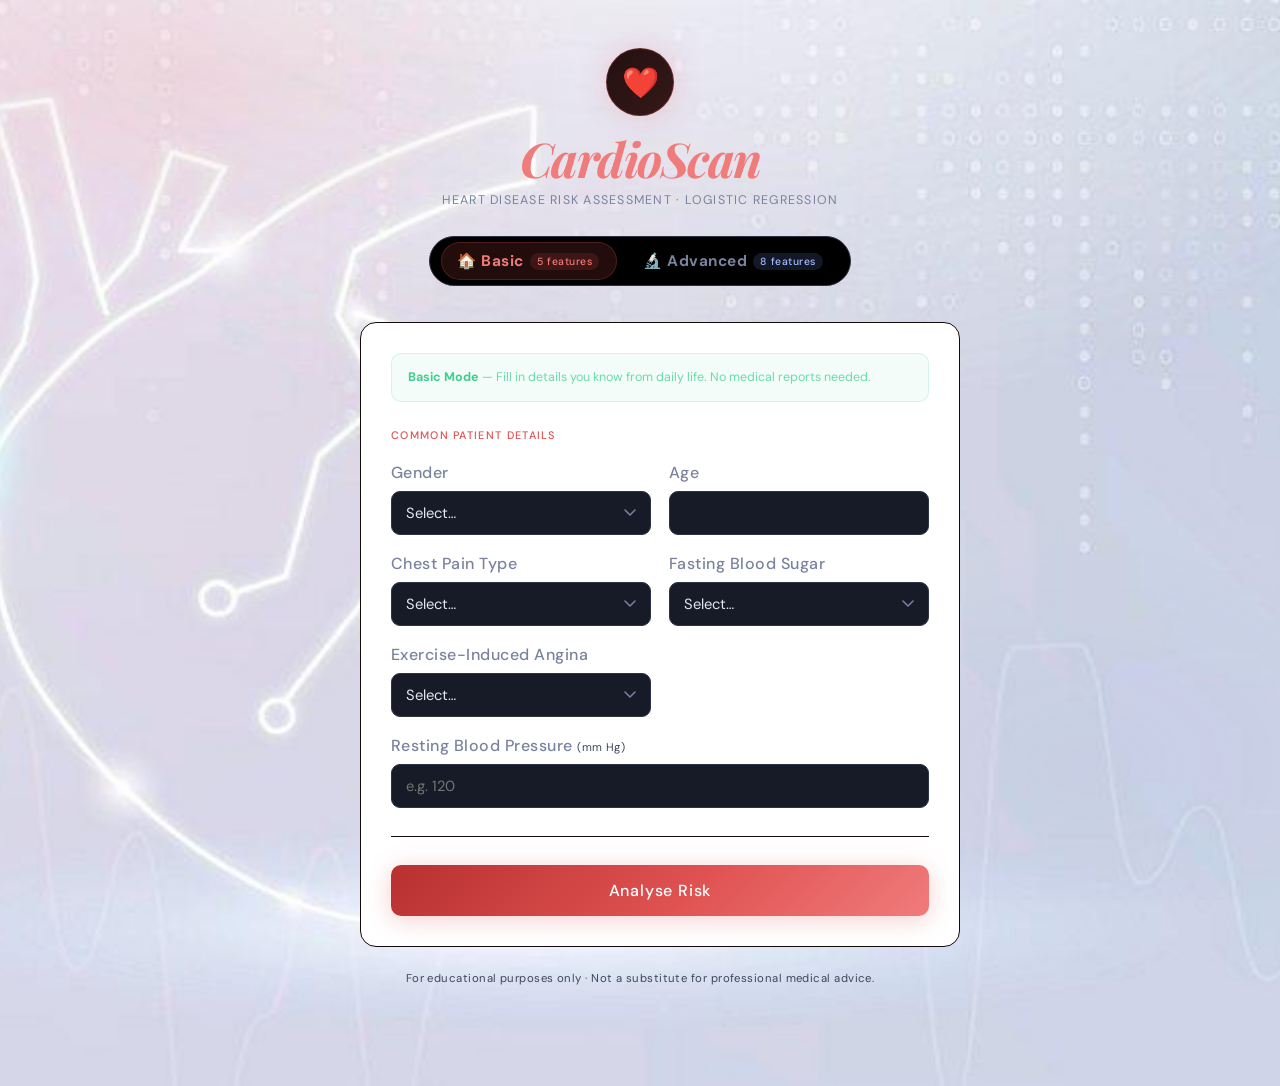
==== frontend/index.html @ 8688ad92 "Add files via upload" ====
<!DOCTYPE html>
<html lang="en">

<head>
    <meta charset="UTF-8" />
    <meta name="viewport" content="width=device-width, initial-scale=1.0" />
    <title>CardioScan · Heart Disease Risk Predictor</title>
    <link rel="preconnect" href="https://fonts.googleapis.com">
    <link
        href="https://fonts.googleapis.com/css2?family=Playfair+Display:ital,wght@0,700;0,900;1,700&family=DM+Sans:ital,opsz,wght@0,9..40,300;0,9..40,400;0,9..40,500;1,9..40,300&display=swap"
        rel="stylesheet">
    <link rel="stylesheet" href="stylesheet_ids.css">
</head>

<body>

    <div class="shell">

        <!-- ── Header ── -->
        <header>
            <div class="pulse-icon">❤️</div>
            <h1><em>CardioScan</em></h1>
            <p class="tagline">Heart Disease Risk Assessment · Logistic Regression</p>

            <!-- Mode toggle -->
            <div class="mode-toggle" id="modeToggle">
                <div class="mode-pill basic" id="modePill"></div>
                <button class="mode-btn active-basic" id="btnBasic" onclick="setMode('basic')">
                    <h3>🏠 Basic</h3>
                    <span class="badge badge-basic">5 features</span>
                </button>
                <button class="mode-btn" id="btnAdvanced" onclick="setMode('advanced')">
                    <h3>🔬 Advanced</h3>
                    <span class="badge badge-advanced">8 features</span>
                </button>
            </div>
        </header>

        <!-- ── Card ── -->
        <div class="card mode-basic" id="mainCard">

            <!-- Info banner -->
            <div class="info-banner basic" id="infoBanner">
                <strong>Basic Mode</strong> — Fill in details you know from daily life. No medical reports needed.
            </div>

            <p class="section-label basic" id="sectionLabel">Common Patient Details</p>

            <!-- ── Shared fields (always visible) ── -->
            <div class="grid">

                <div class="field">
                    <label>Gender</label>
                    <select id="Sex">
                        <option value="">Select…</option>
                        <option value="0">Male</option>
                        <option value="1">Female</option>
                    </select>
                </div>

                <div class="field">
                    <label>Age</label>
                    <input type="number" id="Age">
                </div>

                <div class="field">
                    <label>Chest Pain Type</label>
                    <select id="ChestPainType">
                        <option value="">Select…</option>
                        <option value="0">ASY – Asymptomatic <h5>(🟢No Chest Pain)</h5>
                        </option>
                        <option value="1">ATA – Atypical Angina <h5>(🟡Mild Chest Discomfort)</h5>
                        </option>
                        <option value="2">NAP – Non-Anginal <h5>(🟠Moderate Chest Pain)</h5>
                        </option>
                        <option value="3">TA – Typical Angina <h5>(🔴Severe Chest Pain)</h5>
                        </option>
                    </select>
                </div>

                <div class="field">
                    <label>Fasting Blood Sugar</label>
                    <select id="FastingBS">
                        <option value="">Select…</option>
                        <option value="0">≤ 120 mg/dl (Normal)</option>
                        <option value="1">&gt; 120 mg/dl (High)</option>
                    </select>
                </div>

                <div class="field">
                    <label>Exercise-Induced Angina</label>
                    <select id="ExerciseAngina">
                        <option value="">Select…</option>
                        <option value="0">No</option>
                        <option value="1">Yes</option>
                    </select>
                </div>

                <div class="field full">
                    <label>Resting Blood Pressure <span class="hint">(mm Hg)</span></label>
                    <input type="number" id="RestingBP" placeholder="e.g. 120" min="60" max="250">
                </div>

            </div>

            <!-- ── Advanced extra fields ── -->
            <div class="advanced-fields" id="advancedFields">
                <div class="adv-divider"><span>🔬 Clinical Report Fields</span></div>

                <div class="grid">

                    <div class="field">
                        <label>Max Heart Rate <span class="hint">(bpm)</span></label>
                        <input type="number" id="MaxHR" placeholder="e.g. 150" min="60" max="220">
                    </div>

                    <div class="field">
                        <label>ST Slope <span class="hint">(ECG)</span></label>
                        <select id="ST_Slope">
                            <option value="">Select…</option>
                            <option value="0">Down</option>
                            <option value="1">Flat</option>
                            <option value="2">Up</option>
                        </select>
                    </div>

                    <div class="field">
                        <label>Cholesterol<span class="hint">(mg/dL)</span></label>
                        <input type="number" id="Cholesterol" placeholder="e.g. 150" min="90" max="600">
                    </div>

                    <div class="field full">
                        <label>Oldpeak — ST Depression <span class="hint">–2.6 to 6.2</span></label>
                        <div class="slider-wrap">
                            <input type="range" id="Oldpeak" min="-2.6" max="6.2" step="0.1" value="0"
                                oninput="document.getElementById('oldpeak-val').textContent=parseFloat(this.value).toFixed(1)">
                            <span class="slider-val" id="oldpeak-val">0.0</span>
                        </div>
                    </div>

                </div>
            </div><!-- /advanced-fields -->

            <hr class="divider">

            <button class="predict-btn basic" id="predictBtn" onclick="runPrediction()">
                Analyse Risk
            </button>

            <div class="error-msg" id="errorMsg"></div>

            <div id="result">
                <div class="result-mode-tag basic" id="resultModeTag">Basic Mode</div>
                <div class="result-label" id="resultLabel"></div>
                <div class="result-prob" id="resultProb"></div>
                <div class="gauge-track">
                    <div class="gauge-fill" id="gaugeFill"></div>
                </div>
            </div>

        </div><!-- /card -->

        <p class="footer-note">For educational purposes only · Not a substitute for professional medical advice.</p>

    </div><!-- /shell -->

    <script>
        const API = "http://127.0.0.1:8000";
        let currentMode = "basic";

        // ── Mode switching ────────────────────────────────

        function setMode(mode) {
            currentMode = mode;
            const isAdv = mode === "advanced";

            // Toggle pill position
            const pill = document.getElementById("modePill");
            const btnB = document.getElementById("btnBasic");
            const btnA = document.getElementById("btnAdvanced");
            const btnAdv = btnA.getBoundingClientRect();
            const btnBas = btnB.getBoundingClientRect();
            const toggle = document.getElementById("modeToggle").getBoundingClientRect();

            pill.className = `mode-pill ${mode}`;
            if (isAdv) {
                pill.style.left = (btnAdv.left - toggle.left + 5) + "px";
                pill.style.width = (btnAdv.width - 10) + "px";
            } else {
                pill.style.left = (btnBas.left - toggle.left + 5) + "px";
                pill.style.width = (btnBas.width - 10) + "px";
            }

            // Button states
            btnB.className = isAdv ? "mode-btn" : "mode-btn active-basic";
            btnA.className = isAdv ? "mode-btn active-advanced" : "mode-btn";

            // Card border & class
            const card = document.getElementById("mainCard");
            card.className = isAdv ? "card mode-advanced" : "card mode-basic";

            // Info banner
            const banner = document.getElementById("infoBanner");
            if (isAdv) {
                banner.className = "info-banner advanced";
                banner.innerHTML = "<strong>Advanced Mode</strong> — Include clinical report data (MaxHR, ST Slope, Oldpeak) for a more accurate prediction.";
            } else {
                banner.className = "info-banner basic";
                banner.innerHTML = "<strong>Basic Mode</strong> — Fill in details you know from daily life. No medical reports needed.";
            }

            // Section label
            const lbl = document.getElementById("sectionLabel");
            lbl.className = isAdv ? "section-label advanced" : "section-label basic";
            lbl.textContent = isAdv ? "Patient Details + Clinical Data" : "Common Patient Details";

            // Advanced fields
            document.getElementById("advancedFields").className =
                isAdv ? "advanced-fields visible" : "advanced-fields";

            // Button
            const btn = document.getElementById("predictBtn");
            btn.className = isAdv ? "predict-btn advanced" : "predict-btn basic";

            // Hide previous result
            document.getElementById("result").style.display = "none";
            document.getElementById("errorMsg").style.display = "none";
        }

        // Init pill position after render
        window.addEventListener("load", () => {
            setTimeout(() => setMode("basic"), 50);
        });


        // ── Prediction ────────────────────────────────────

        async function runPrediction() {
            const btn = document.getElementById("predictBtn");
            const err = document.getElementById("errorMsg");
            const res = document.getElementById("result");

            err.style.display = "none";
            res.style.display = "none";

            // ── Collect shared fields
            const shared = {
                Sex: document.getElementById("Sex").value,
                Age: document.getElementById("Age").value,
                ChestPainType: document.getElementById("ChestPainType").value,
                FastingBS: document.getElementById("FastingBS").value,
                ExerciseAngina: document.getElementById("ExerciseAngina").value,
                RestingBP: document.getElementById("RestingBP").value,
            };

            for (const [k, v] of Object.entries(shared)) {
                if (v === "") {
                    showError(`⚠ Please fill in all fields (missing: ${k.replace(/([A-Z])/g, ' $1').trim()}).`);
                    return;
                }
            }

            const bp = parseInt(shared.RestingBP);
            if (isNaN(bp) || bp < 60 || bp > 250) {
                showError("⚠ Enter a valid Resting BP between 60 and 250 mm Hg.");
                return;
            }

            let payload = {
                Sex: parseInt(shared.Sex),
                Age: parseInt(shared.Age),
                ChestPainType: parseInt(shared.ChestPainType),
                FastingBS: parseInt(shared.FastingBS),
                ExerciseAngina: parseInt(shared.ExerciseAngina),
                RestingBP: bp,
            };

            let endpoint = "/predict/basic";

            // ── FIX 1: Advanced validation & payload moved entirely inside this block.
            // ── FIX 2: `chole` is now declared here before use, not referenced outside.
            if (currentMode === "advanced") {
                endpoint = "/predict/advanced";

                const maxhr = document.getElementById("MaxHR").value;
                const stslope = document.getElementById("ST_Slope").value;
                const chole = document.getElementById("Cholesterol").value;  // declared here
                const oldpeak = document.getElementById("Oldpeak").value;

                if (maxhr === "" || stslope === "" || chole === "") {
                    showError("⚠ Please fill in all Advanced fields (MaxHR, ST Slope, and Cholesterol).");
                    return;
                }

                const hr = parseInt(maxhr);
                if (isNaN(hr) || hr < 60 || hr > 220) {
                    showError("⚠ Enter a valid Max Heart Rate between 60 and 220 bpm.");
                    return;
                }

                // ── FIX 3: Cholesterol validation now correctly inside the advanced block
                const choleNum = parseInt(chole);
                if (isNaN(choleNum) || choleNum < 0 || choleNum > 600) {
                    showError("⚠ Enter valid Cholesterol (0–600 mg/dL).");
                    return;
                }

                payload = {
                    ...payload,
                    MaxHR: hr,
                    ST_Slope: parseInt(stslope),
                    Cholesterol: choleNum,
                    Oldpeak: parseFloat(oldpeak),
                };
            }

            btn.disabled = true;
            btn.innerHTML = '<span class="spinner"></span> Analysing…';

            try {
                const resp = await fetch(`${API}${endpoint}`, {
                    method: "POST",
                    headers: { "Content-Type": "application/json" },
                    body: JSON.stringify(payload),
                });
                if (!resp.ok) throw new Error(`Server error ${resp.status}`);
                const data = await resp.json();

                const high = data.prediction === 1;
                res.className = high ? "high" : "low";

                document.getElementById("resultModeTag").className =
                    `result-mode-tag ${currentMode}`;
                document.getElementById("resultModeTag").textContent =
                    currentMode === "advanced" ? "Advanced Mode" : "Basic Mode";

                document.getElementById("resultLabel").textContent = data.label;
                document.getElementById("resultProb").textContent =
                    `Estimated probability: ${data.probability}%`;

                document.getElementById("gaugeFill").style.width = "0%";
                res.style.display = "block";
                setTimeout(() => {
                    document.getElementById("gaugeFill").style.width = data.probability + "%";
                }, 60);

            } catch (e) {
                showError(`⚠ Could not reach the API at ${API}. Make sure FastAPI is running. (${e.message})`);
            } finally {
                btn.disabled = false;
                btn.innerHTML = "Analyse Risk";
            }
        }

        function showError(msg) {
            const err = document.getElementById("errorMsg");
            err.textContent = msg;
            err.style.display = "block";
        }
    </script>

</body>

</html>
---- frontend/stylesheet_ids.css ----
*,
*::before,
*::after {
    box-sizing: border-box;
    margin: 0;
    padding: 0;
}

:root {
    --bg: #5b5b5c;
    --surface: #ffffff;
    --surface2: #000000;
    --border: #120b08;
    --border2: #2d3347;
    --accent: #e05252;
    --accent2: #f07b7b;
    --accent-adv: #7c9ef5;
    --accent-adv2: #a5bcff;
    --muted: #3e4659;
    --text: #e4e7f0;
    --sub: #7a839e;
    --low: #3ecf8e;
    --high: #e05252;
    --radius: 16px;
}

body {
    background-image: url("heartbg.jpg");
    background-size: cover;
    background-position: center;
    background-repeat: no-repeat;
    /*background: var(--bg);*/
    color: var(--text);
    font-family: 'DM Sans', sans-serif;
    min-height: 100vh;
    display: flex;
    flex-direction: column;
    align-items: center;
    padding: 48px 16px 100px;
}

/* ── Ambient glow ── */
body::before {
    content: '';
    position: fixed;
    inset: 0;
    background:
        radial-gradient(ellipse 55% 35% at 15% 8%, rgba(224, 82, 82, .09) 0%, transparent 55%),
        radial-gradient(ellipse 45% 45% at 85% 85%, rgba(124, 158, 245, .07) 0%, transparent 55%);
    pointer-events: none;
    z-index: 0;
}

.shell {
    position: relative;
    z-index: 1;
    width: 100%;
    max-width: 560px;
}

/* ── Header ── */
header {
    text-align: center;
    margin-bottom: 36px;
}

.pulse-icon {
    display: inline-flex;
    align-items: center;
    justify-content: center;
    width: 68px;
    height: 68px;
    border-radius: 50%;
    background: linear-gradient(135deg, #221010, #371818);
    border: 1px solid rgba(224, 82, 82, .3);
    font-size: 30px;
    margin-bottom: 18px;
    animation: hb 2.2s ease-in-out infinite;
    box-shadow: 0 0 32px rgba(224, 82, 82, .2);
}

@keyframes hb {

    0%,
    100% {
        transform: scale(1);
    }

    12% {
        transform: scale(1.16);
    }

    24% {
        transform: scale(1);
    }

    38% {
        transform: scale(1.1);
    }

    50% {
        transform: scale(1);
    }
}

h1 {
    font-family: 'Playfair Display', serif;
    font-size: clamp(2.1rem, 7vw, 3rem);
    font-weight: 900;
    letter-spacing: -1.5px;
    line-height: 1;
}

h1 em {
    font-style: italic;
    color: var(--accent2);
    font-weight: bold;
}

.tagline {
    margin-top: 10px;
    font-size: .78rem;
    color: var(--sub);
    letter-spacing: .1em;
    text-transform: uppercase;
}

/* ── Mode toggle ── */
.mode-toggle {
    display: flex;
    align-items: center;
    background: var(--surface2);
    border: 1px solid var(--border2);
    border-radius: 99px;
    padding: 5px;
    margin: 28px auto 0;
    width: fit-content;
    position: relative;
}

.mode-btn {
    position: relative;
    z-index: 1;
    padding: 9px 22px;
    border: none;
    background: transparent;
    font-family: 'DM Sans', sans-serif;
    font-size: .82rem;
    font-weight: 500;
    letter-spacing: .04em;
    cursor: pointer;
    border-radius: 99px;
    transition: color .25s;
    display: flex;
    align-items: center;
    gap: 6px;
    color: var(--sub);
}

.mode-btn.active-basic {
    color: var(--accent2);
}

.mode-btn.active-advanced {
    color: var(--accent-adv2);
}

.mode-pill {
    position: absolute;
    height: calc(100% - 10px);
    top: 5px;
    border-radius: 99px;
    transition: left .3s cubic-bezier(.4, 0, .2, 1), width .3s cubic-bezier(.4, 0, .2, 1);
    pointer-events: none;
}

.mode-pill.basic {
    background: rgba(224, 82, 82, .15);
    border: 1px solid rgba(224, 82, 82, .25);
}

.mode-pill.advanced {
    background: rgba(124, 158, 245, .13);
    border: 1px solid rgba(124, 158, 245, .25);
}

.badge {
    font-size: .65rem;
    padding: 2px 7px;
    border-radius: 99px;
    font-weight: 500;
    letter-spacing: .05em;
}

.badge-basic {
    background: rgba(224, 82, 82, .15);
    color: var(--accent2);
}

.badge-advanced {
    background: rgba(124, 158, 245, .15);
    color: var(--accent-adv2);
}

/* ── Card ── */
.card {
    background: var(--surface);
    border: 1px solid var(--border);
    border-radius: var(--radius);
    padding: 30px;
    width: 600px;
    margin-top: 24px;
    transition: border-color .3s;
}

.card.mode-advanced {
    border-color: rgba(124, 158, 245, .2);
}

/* ── Info banner ── */
.info-banner {
    border-radius: 10px;
    padding: 13px 16px;
    font-size: .78rem;
    line-height: 1.65;
    margin-bottom: 26px;
    transition: all .3s;
}

.info-banner.basic {
    background: rgba(62, 207, 142, .06);
    border: 1px solid rgba(62, 207, 142, .18);
    color: #6adcaa;
}

.info-banner.basic strong {
    color: #3ecf8e;
}

.info-banner.advanced {
    background: rgba(124, 158, 245, .06);
    border: 1px solid rgba(124, 158, 245, .2);
    color: #a5bcff;
}

.info-banner.advanced strong {
    color: var(--accent-adv2);
}

/* ── Section label ── */
.section-label {
    font-size: .68rem;
    font-weight: 500;
    letter-spacing: .12em;
    text-transform: uppercase;
    margin-bottom: 20px;
}

.section-label.basic {
    color: var(--accent);
}

.section-label.advanced {
    color: var(--accent-adv);
}

/* ── Grid ── */
.grid {
    display: grid;
    grid-template-columns: 1fr 1fr;
    gap: 18px;
}

.field {
    display: flex;
    flex-direction: column;
    gap: 8px;
}

.field.full {
    grid-column: 1 / -1;
}

label {
    font-size: 1rem;
    font-weight: 500;
    color: var(--sub);
    letter-spacing: .03em;
}

label .hint {
    font-size: .7rem;
    color: var(--muted);
    font-weight: 400;
}

input[type="number"],
select {
    background: #171b27;
    border: 1px solid var(--border2);
    border-radius: 9px;
    padding: 11px 14px;
    color: var(--text);
    font-family: 'DM Sans', sans-serif;
    font-size: .92rem;
    outline: none;
    width: 100%;
    transition: border-color .2s, box-shadow .2s;
    -webkit-appearance: none;
    appearance: none;
}

.mode-basic input:focus,
.mode-basic select:focus {
    border-color: var(--accent);
    box-shadow: 0 0 0 3px rgba(224, 82, 82, .12);
}

.mode-advanced input:focus,
.mode-advanced select:focus {
    border-color: var(--accent-adv);
    box-shadow: 0 0 0 3px rgba(124, 158, 245, .12);
}

select {
    background-image: url("data:image/svg+xml,%3Csvg xmlns='http://www.w3.org/2000/svg' width='12' height='8' fill='none'%3E%3Cpath d='M1 1l5 5 5-5' stroke='%237a839e' stroke-width='1.5' stroke-linecap='round' stroke-linejoin='round'/%3E%3C/svg%3E");
    background-repeat: no-repeat;
    background-position: right 14px center;
    padding-right: 38px;
    cursor: pointer;
}

option {
    background: #171b27;
}

/* ── Slider ── */
.slider-wrap {
    display: flex;
    align-items: center;
    gap: 12px;
}

.slider-wrap input[type="range"] {
    flex: 1;
    padding: 0;
    height: 36px;
    -webkit-appearance: none;
    background: transparent;
    border: none;
    box-shadow: none;
}

input[type="range"]::-webkit-slider-runnable-track {
    height: 4px;
    border-radius: 99px;
    background: var(--border2);
}

input[type="range"]::-webkit-slider-thumb {
    -webkit-appearance: none;
    width: 16px;
    height: 16px;
    border-radius: 50%;
    background: var(--accent-adv);
    margin-top: -6px;
    box-shadow: 0 0 8px rgba(124, 158, 245, .4);
    cursor: pointer;
    transition: transform .15s;
}

input[type="range"]::-webkit-slider-thumb:hover {
    transform: scale(1.2);
}

.slider-val {
    min-width: 36px;
    text-align: right;
    font-size: .9rem;
    font-weight: 500;
    color: var(--accent-adv2);
}

/* ── Advanced extra fields (animated reveal) ── */
.advanced-fields {
    overflow: hidden;
    max-height: 0;
    opacity: 0;
    transition: max-height .5s cubic-bezier(.4, 0, .2, 1), opacity .4s ease, margin .4s ease;
    margin-top: 0;
}

.advanced-fields.visible {
    max-height: 600px;
    opacity: 1;
    margin-top: 18px;
}

.adv-divider {
    display: flex;
    align-items: center;
    gap: 10px;
    margin-bottom: 18px;
}

.adv-divider::before,
.adv-divider::after {
    content: '';
    flex: 1;
    height: 1px;
    background: rgba(124, 158, 245, .15);
}

.adv-divider span {
    font-size: .68rem;
    letter-spacing: .1em;
    text-transform: uppercase;
    color: var(--accent-adv);
    font-weight: 500;
    white-space: nowrap;
}

/* ── Divider ── */
hr.divider {
    border: none;
    border-top: 1px solid var(--border);
    margin: 28px 0;
}

/* ── Button ── */
.predict-btn {
    width: 100%;
    padding: 15px;
    font-family: 'DM Sans', sans-serif;
    font-size: 1rem;
    font-weight: 500;
    letter-spacing: .05em;
    border: none;
    border-radius: 10px;
    cursor: pointer;
    transition: opacity .2s, transform .15s, box-shadow .25s;
    display: flex;
    align-items: center;
    justify-content: center;
    gap: 8px;
    color: #fff;
}

.predict-btn.basic {
    background: linear-gradient(135deg, #b83030 0%, #e05252 55%, #f07b7b 100%);
    box-shadow: 0 4px 24px rgba(224, 82, 82, .28);
}

.predict-btn.advanced {
    background: linear-gradient(135deg, #2e50b0 0%, #5575d4 55%, #7c9ef5 100%);
    box-shadow: 0 4px 24px rgba(124, 158, 245, .28);
}

.predict-btn:hover:not(:disabled) {
    opacity: .88;
    transform: translateY(-1px);
}

.predict-btn:active:not(:disabled) {
    transform: translateY(0);
}

.predict-btn:disabled {
    opacity: .55;
    cursor: not-allowed;
}

.spinner {
    width: 16px;
    height: 16px;
    border: 2px solid rgba(255, 255, 255, .3);
    border-top-color: #fff;
    border-radius: 50%;
    animation: spin .65s linear infinite;
}

@keyframes spin {
    to {
        transform: rotate(360deg);
    }
}

/* ── Error ── */
.error-msg {
    display: none;
    margin-top: 16px;
    padding: 12px 14px;
    background: rgba(224, 82, 82, .09);
    border: 1px solid rgba(224, 82, 82, .28);
    border-radius: 9px;
    font-size: .81rem;
    color: var(--accent2);
    line-height: 1.55;
}

/* ── Result ── */
#result {
    display: none;
    margin-top: 24px;
    padding: 26px;
    border-radius: 12px;
    text-align: center;
    animation: fadeUp .4s ease both;
}

@keyframes fadeUp {
    from {
        opacity: 0;
        transform: translateY(14px);
    }

    to {
        opacity: 1;
        transform: translateY(0);
    }
}

#result.high {
    background: rgba(224, 82, 82, .08);
    border: 1px solid rgba(224, 82, 82, .28);
}

#result.low {
    background: rgba(62, 207, 142, .07);
    border: 1px solid rgba(62, 207, 142, .22);
}

.result-mode-tag {
    display: inline-block;
    margin-bottom: 10px;
    font-size: .65rem;
    padding: 3px 10px;
    border-radius: 99px;
    letter-spacing: .08em;
    text-transform: uppercase;
    font-weight: 500;
}

.result-mode-tag.basic {
    background: rgba(224, 82, 82, .12);
    color: var(--accent2);
}

.result-mode-tag.advanced {
    background: rgba(124, 158, 245, .12);
    color: var(--accent-adv2);
}

.result-label {
    font-family: 'Playfair Display', serif;
    font-size: 1.3rem;
    font-weight: 700;
    margin-bottom: 6px;
}

#result.high .result-label {
    color: var(--accent2);
}

#result.low .result-label {
    color: var(--low);
}

.result-prob {
    font-size: .84rem;
    color: var(--sub);
    margin-bottom: 18px;
}

.gauge-track {
    height: 7px;
    border-radius: 99px;
    background: rgba(255, 255, 255, .06);
    overflow: hidden;
}

.gauge-fill {
    height: 100%;
    border-radius: 99px;
    width: 0%;
    transition: width 1.3s cubic-bezier(.25, .8, .25, 1);
}

#result.high .gauge-fill {
    background: linear-gradient(90deg, #b83030, #f07b7b);
}

#result.low .gauge-fill {
    background: linear-gradient(90deg, #27ae60, #3ecf8e);
}

/* ── Footer ── */
.footer-note {
    text-align: center;
    font-size: .71rem;
    color: var(--muted);
    margin-top: 24px;
    letter-spacing: .04em;
}

@media (max-width: 430px) {
    .card {
        padding: 22px 16px;
    }

    .grid {
        grid-template-columns: 1fr;
    }

    .mode-btn {
        padding: 9px 15px;
        font-size: .78rem;
    }
}
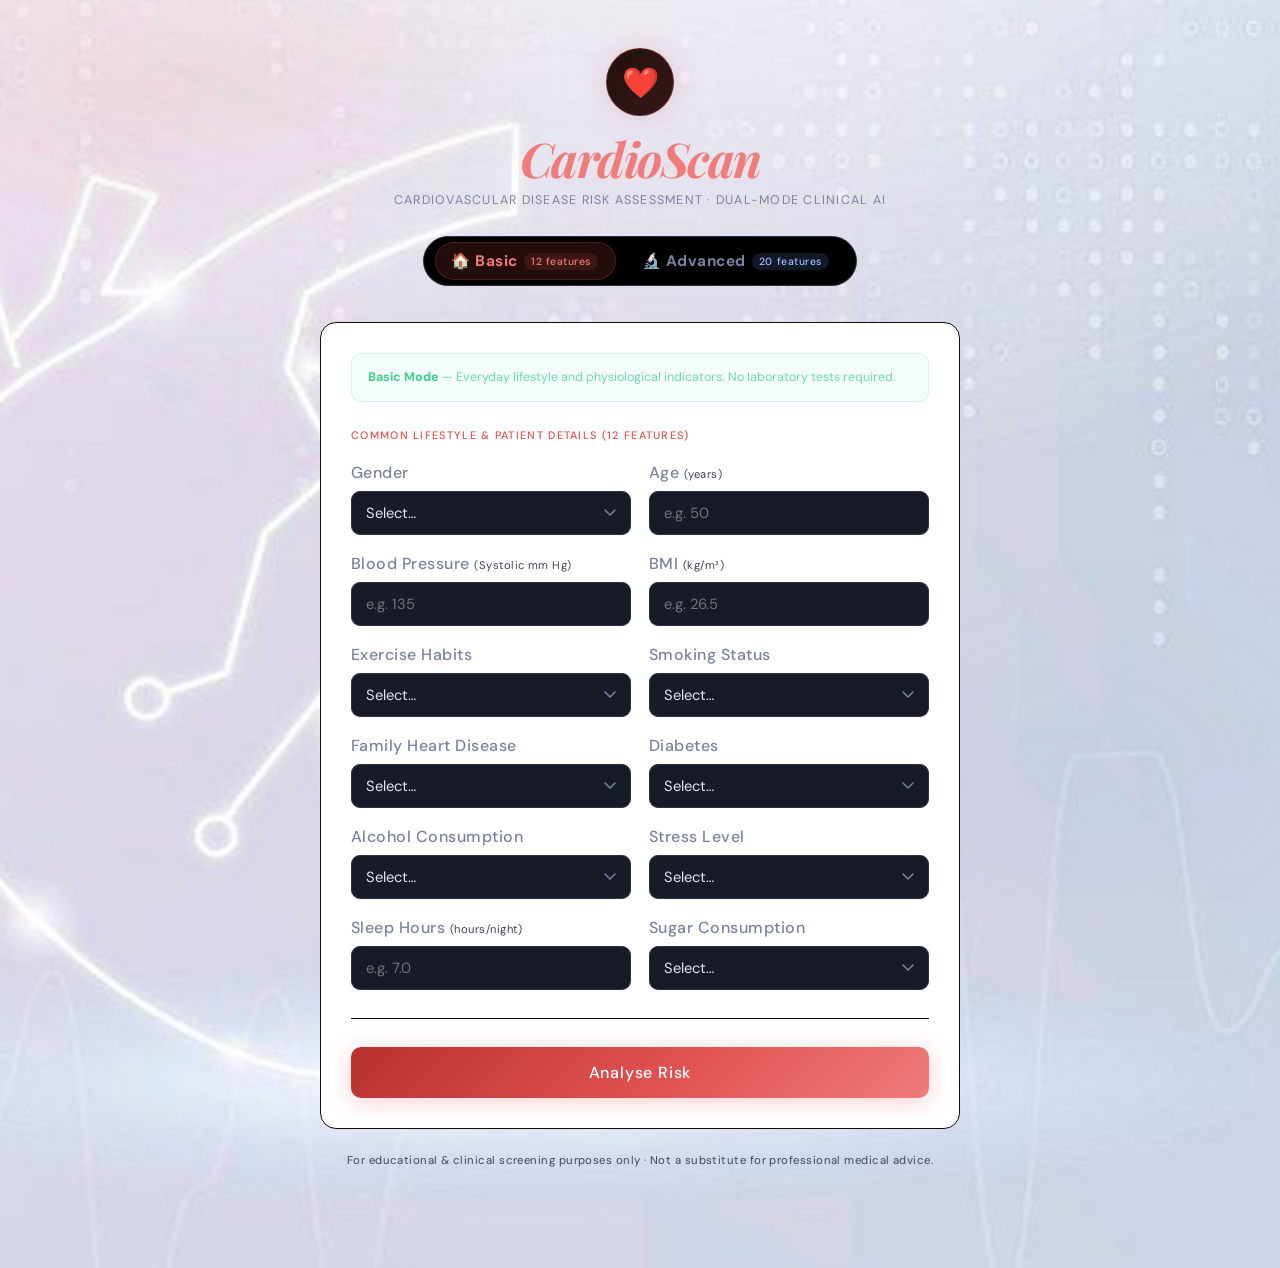
==== commit 938a40f8: "new features are added" ====
--- a/frontend/index.html
+++ b/frontend/index.html
@@ -1,364 +1,498 @@
-<!DOCTYPE html>
-<html lang="en">
-
-<head>
-    <meta charset="UTF-8" />
-    <meta name="viewport" content="width=device-width, initial-scale=1.0" />
-    <title>CardioScan · Heart Disease Risk Predictor</title>
-    <link rel="preconnect" href="https://fonts.googleapis.com">
-    <link
-        href="https://fonts.googleapis.com/css2?family=Playfair+Display:ital,wght@0,700;0,900;1,700&family=DM+Sans:ital,opsz,wght@0,9..40,300;0,9..40,400;0,9..40,500;1,9..40,300&display=swap"
-        rel="stylesheet">
-    <link rel="stylesheet" href="stylesheet_ids.css">
-</head>
-
-<body>
-
-    <div class="shell">
-
-        <!-- ── Header ── -->
-        <header>
-            <div class="pulse-icon">❤️</div>
-            <h1><em>CardioScan</em></h1>
-            <p class="tagline">Heart Disease Risk Assessment · Logistic Regression</p>
-
-            <!-- Mode toggle -->
-            <div class="mode-toggle" id="modeToggle">
-                <div class="mode-pill basic" id="modePill"></div>
-                <button class="mode-btn active-basic" id="btnBasic" onclick="setMode('basic')">
-                    <h3>🏠 Basic</h3>
-                    <span class="badge badge-basic">5 features</span>
-                </button>
-                <button class="mode-btn" id="btnAdvanced" onclick="setMode('advanced')">
-                    <h3>🔬 Advanced</h3>
-                    <span class="badge badge-advanced">8 features</span>
-                </button>
-            </div>
-        </header>
-
-        <!-- ── Card ── -->
-        <div class="card mode-basic" id="mainCard">
-
-            <!-- Info banner -->
-            <div class="info-banner basic" id="infoBanner">
-                <strong>Basic Mode</strong> — Fill in details you know from daily life. No medical reports needed.
-            </div>
-
-            <p class="section-label basic" id="sectionLabel">Common Patient Details</p>
-
-            <!-- ── Shared fields (always visible) ── -->
-            <div class="grid">
-
-                <div class="field">
-                    <label>Gender</label>
-                    <select id="Sex">
-                        <option value="">Select…</option>
-                        <option value="0">Male</option>
-                        <option value="1">Female</option>
-                    </select>
-                </div>
-
-                <div class="field">
-                    <label>Age</label>
-                    <input type="number" id="Age">
-                </div>
-
-                <div class="field">
-                    <label>Chest Pain Type</label>
-                    <select id="ChestPainType">
-                        <option value="">Select…</option>
-                        <option value="0">ASY – Asymptomatic <h5>(🟢No Chest Pain)</h5>
-                        </option>
-                        <option value="1">ATA – Atypical Angina <h5>(🟡Mild Chest Discomfort)</h5>
-                        </option>
-                        <option value="2">NAP – Non-Anginal <h5>(🟠Moderate Chest Pain)</h5>
-                        </option>
-                        <option value="3">TA – Typical Angina <h5>(🔴Severe Chest Pain)</h5>
-                        </option>
-                    </select>
-                </div>
-
-                <div class="field">
-                    <label>Fasting Blood Sugar</label>
-                    <select id="FastingBS">
-                        <option value="">Select…</option>
-                        <option value="0">≤ 120 mg/dl (Normal)</option>
-                        <option value="1">&gt; 120 mg/dl (High)</option>
-                    </select>
-                </div>
-
-                <div class="field">
-                    <label>Exercise-Induced Angina</label>
-                    <select id="ExerciseAngina">
-                        <option value="">Select…</option>
-                        <option value="0">No</option>
-                        <option value="1">Yes</option>
-                    </select>
-                </div>
-
-                <div class="field full">
-                    <label>Resting Blood Pressure <span class="hint">(mm Hg)</span></label>
-                    <input type="number" id="RestingBP" placeholder="e.g. 120" min="60" max="250">
-                </div>
-
-            </div>
-
-            <!-- ── Advanced extra fields ── -->
-            <div class="advanced-fields" id="advancedFields">
-                <div class="adv-divider"><span>🔬 Clinical Report Fields</span></div>
-
-                <div class="grid">
-
-                    <div class="field">
-                        <label>Max Heart Rate <span class="hint">(bpm)</span></label>
-                        <input type="number" id="MaxHR" placeholder="e.g. 150" min="60" max="220">
-                    </div>
-
-                    <div class="field">
-                        <label>ST Slope <span class="hint">(ECG)</span></label>
-                        <select id="ST_Slope">
-                            <option value="">Select…</option>
-                            <option value="0">Down</option>
-                            <option value="1">Flat</option>
-                            <option value="2">Up</option>
-                        </select>
-                    </div>
-
-                    <div class="field">
-                        <label>Cholesterol<span class="hint">(mg/dL)</span></label>
-                        <input type="number" id="Cholesterol" placeholder="e.g. 150" min="90" max="600">
-                    </div>
-
-                    <div class="field full">
-                        <label>Oldpeak — ST Depression <span class="hint">–2.6 to 6.2</span></label>
-                        <div class="slider-wrap">
-                            <input type="range" id="Oldpeak" min="-2.6" max="6.2" step="0.1" value="0"
-                                oninput="document.getElementById('oldpeak-val').textContent=parseFloat(this.value).toFixed(1)">
-                            <span class="slider-val" id="oldpeak-val">0.0</span>
-                        </div>
-                    </div>
-
-                </div>
-            </div><!-- /advanced-fields -->
-
-            <hr class="divider">
-
-            <button class="predict-btn basic" id="predictBtn" onclick="runPrediction()">
-                Analyse Risk
-            </button>
-
-            <div class="error-msg" id="errorMsg"></div>
-
-            <div id="result">
-                <div class="result-mode-tag basic" id="resultModeTag">Basic Mode</div>
-                <div class="result-label" id="resultLabel"></div>
-                <div class="result-prob" id="resultProb"></div>
-                <div class="gauge-track">
-                    <div class="gauge-fill" id="gaugeFill"></div>
-                </div>
-            </div>
-
-        </div><!-- /card -->
-
-        <p class="footer-note">For educational purposes only · Not a substitute for professional medical advice.</p>
-
-    </div><!-- /shell -->
-
-    <script>
-        const API = "http://127.0.0.1:8000";
-        let currentMode = "basic";
-
-        // ── Mode switching ────────────────────────────────
-
-        function setMode(mode) {
-            currentMode = mode;
-            const isAdv = mode === "advanced";
-
-            // Toggle pill position
-            const pill = document.getElementById("modePill");
-            const btnB = document.getElementById("btnBasic");
-            const btnA = document.getElementById("btnAdvanced");
-            const btnAdv = btnA.getBoundingClientRect();
-            const btnBas = btnB.getBoundingClientRect();
-            const toggle = document.getElementById("modeToggle").getBoundingClientRect();
-
-            pill.className = `mode-pill ${mode}`;
-            if (isAdv) {
-                pill.style.left = (btnAdv.left - toggle.left + 5) + "px";
-                pill.style.width = (btnAdv.width - 10) + "px";
-            } else {
-                pill.style.left = (btnBas.left - toggle.left + 5) + "px";
-                pill.style.width = (btnBas.width - 10) + "px";
-            }
-
-            // Button states
-            btnB.className = isAdv ? "mode-btn" : "mode-btn active-basic";
-            btnA.className = isAdv ? "mode-btn active-advanced" : "mode-btn";
-
-            // Card border & class
-            const card = document.getElementById("mainCard");
-            card.className = isAdv ? "card mode-advanced" : "card mode-basic";
-
-            // Info banner
-            const banner = document.getElementById("infoBanner");
-            if (isAdv) {
-                banner.className = "info-banner advanced";
-                banner.innerHTML = "<strong>Advanced Mode</strong> — Include clinical report data (MaxHR, ST Slope, Oldpeak) for a more accurate prediction.";
-            } else {
-                banner.className = "info-banner basic";
-                banner.innerHTML = "<strong>Basic Mode</strong> — Fill in details you know from daily life. No medical reports needed.";
-            }
-
-            // Section label
-            const lbl = document.getElementById("sectionLabel");
-            lbl.className = isAdv ? "section-label advanced" : "section-label basic";
-            lbl.textContent = isAdv ? "Patient Details + Clinical Data" : "Common Patient Details";
-
-            // Advanced fields
-            document.getElementById("advancedFields").className =
-                isAdv ? "advanced-fields visible" : "advanced-fields";
-
-            // Button
-            const btn = document.getElementById("predictBtn");
-            btn.className = isAdv ? "predict-btn advanced" : "predict-btn basic";
-
-            // Hide previous result
-            document.getElementById("result").style.display = "none";
-            document.getElementById("errorMsg").style.display = "none";
-        }
-
-        // Init pill position after render
-        window.addEventListener("load", () => {
-            setTimeout(() => setMode("basic"), 50);
-        });
-
-
-        // ── Prediction ────────────────────────────────────
-
-        async function runPrediction() {
-            const btn = document.getElementById("predictBtn");
-            const err = document.getElementById("errorMsg");
-            const res = document.getElementById("result");
-
-            err.style.display = "none";
-            res.style.display = "none";
-
-            // ── Collect shared fields
-            const shared = {
-                Sex: document.getElementById("Sex").value,
-                Age: document.getElementById("Age").value,
-                ChestPainType: document.getElementById("ChestPainType").value,
-                FastingBS: document.getElementById("FastingBS").value,
-                ExerciseAngina: document.getElementById("ExerciseAngina").value,
-                RestingBP: document.getElementById("RestingBP").value,
-            };
-
-            for (const [k, v] of Object.entries(shared)) {
-                if (v === "") {
-                    showError(`⚠ Please fill in all fields (missing: ${k.replace(/([A-Z])/g, ' $1').trim()}).`);
-                    return;
-                }
-            }
-
-            const bp = parseInt(shared.RestingBP);
-            if (isNaN(bp) || bp < 60 || bp > 250) {
-                showError("⚠ Enter a valid Resting BP between 60 and 250 mm Hg.");
-                return;
-            }
-
-            let payload = {
-                Sex: parseInt(shared.Sex),
-                Age: parseInt(shared.Age),
-                ChestPainType: parseInt(shared.ChestPainType),
-                FastingBS: parseInt(shared.FastingBS),
-                ExerciseAngina: parseInt(shared.ExerciseAngina),
-                RestingBP: bp,
-            };
-
-            let endpoint = "/predict/basic";
-
-            // ── FIX 1: Advanced validation & payload moved entirely inside this block.
-            // ── FIX 2: `chole` is now declared here before use, not referenced outside.
-            if (currentMode === "advanced") {
-                endpoint = "/predict/advanced";
-
-                const maxhr = document.getElementById("MaxHR").value;
-                const stslope = document.getElementById("ST_Slope").value;
-                const chole = document.getElementById("Cholesterol").value;  // declared here
-                const oldpeak = document.getElementById("Oldpeak").value;
-
-                if (maxhr === "" || stslope === "" || chole === "") {
-                    showError("⚠ Please fill in all Advanced fields (MaxHR, ST Slope, and Cholesterol).");
-                    return;
-                }
-
-                const hr = parseInt(maxhr);
-                if (isNaN(hr) || hr < 60 || hr > 220) {
-                    showError("⚠ Enter a valid Max Heart Rate between 60 and 220 bpm.");
-                    return;
-                }
-
-                // ── FIX 3: Cholesterol validation now correctly inside the advanced block
-                const choleNum = parseInt(chole);
-                if (isNaN(choleNum) || choleNum < 0 || choleNum > 600) {
-                    showError("⚠ Enter valid Cholesterol (0–600 mg/dL).");
-                    return;
-                }
-
-                payload = {
-                    ...payload,
-                    MaxHR: hr,
-                    ST_Slope: parseInt(stslope),
-                    Cholesterol: choleNum,
-                    Oldpeak: parseFloat(oldpeak),
-                };
-            }
-
-            btn.disabled = true;
-            btn.innerHTML = '<span class="spinner"></span> Analysing…';
-
-            try {
-                const resp = await fetch(`${API}${endpoint}`, {
-                    method: "POST",
-                    headers: { "Content-Type": "application/json" },
-                    body: JSON.stringify(payload),
-                });
-                if (!resp.ok) throw new Error(`Server error ${resp.status}`);
-                const data = await resp.json();
-
-                const high = data.prediction === 1;
-                res.className = high ? "high" : "low";
-
-                document.getElementById("resultModeTag").className =
-                    `result-mode-tag ${currentMode}`;
-                document.getElementById("resultModeTag").textContent =
-                    currentMode === "advanced" ? "Advanced Mode" : "Basic Mode";
-
-                document.getElementById("resultLabel").textContent = data.label;
-                document.getElementById("resultProb").textContent =
-                    `Estimated probability: ${data.probability}%`;
-
-                document.getElementById("gaugeFill").style.width = "0%";
-                res.style.display = "block";
-                setTimeout(() => {
-                    document.getElementById("gaugeFill").style.width = data.probability + "%";
-                }, 60);
-
-            } catch (e) {
-                showError(`⚠ Could not reach the API at ${API}. Make sure FastAPI is running. (${e.message})`);
-            } finally {
-                btn.disabled = false;
-                btn.innerHTML = "Analyse Risk";
-            }
-        }
-
-        function showError(msg) {
-            const err = document.getElementById("errorMsg");
-            err.textContent = msg;
-            err.style.display = "block";
-        }
-    </script>
-
-</body>
-
+<!DOCTYPE html>
+<html lang="en">
+
+<head>
+    <meta charset="UTF-8" />
+    <meta name="viewport" content="width=device-width, initial-scale=1.0" />
+    <title>CardioScan · Heart Disease Risk Predictor</title>
+    <link rel="preconnect" href="https://fonts.googleapis.com">
+    <link
+        href="https://fonts.googleapis.com/css2?family=Playfair+Display:ital,wght@0,700;0,900;1,700&family=DM+Sans:ital,opsz,wght@0,9..40,300;0,9..40,400;0,9..40,500;1,9..40,300&display=swap"
+        rel="stylesheet">
+    <link rel="stylesheet" href="stylesheet_ids.css">
+</head>
+
+<body>
+
+    <div class="shell">
+
+        <!-- ── Header ── -->
+        <header>
+            <div class="pulse-icon">❤️</div>
+            <h1><em>CardioScan</em></h1>
+            <p class="tagline">Cardiovascular Disease Risk Assessment · Dual-Mode Clinical AI</p>
+
+            <!-- Mode toggle -->
+            <div class="mode-toggle" id="modeToggle">
+                <div class="mode-pill basic" id="modePill"></div>
+                <button class="mode-btn active-basic" id="btnBasic" onclick="setMode('basic')">
+                    <h3>🏠 Basic</h3>
+                    <span class="badge badge-basic">12 features</span>
+                </button>
+                <button class="mode-btn" id="btnAdvanced" onclick="setMode('advanced')">
+                    <h3>🔬 Advanced</h3>
+                    <span class="badge badge-advanced">20 features</span>
+                </button>
+            </div>
+        </header>
+
+        <!-- ── Card ── -->
+        <div class="card mode-basic" id="mainCard">
+
+            <!-- Info banner -->
+            <div class="info-banner basic" id="infoBanner">
+                <strong>Basic Mode</strong> — Everyday lifestyle and physiological indicators. No laboratory tests required.
+            </div>
+
+            <p class="section-label basic" id="sectionLabel">Common Lifestyle & Patient Details (12 Features)</p>
+
+            <!-- ── Shared fields (always visible) ── -->
+            <div class="grid">
+
+                <div class="field">
+                    <label>Gender</label>
+                    <select id="Gender">
+                        <option value="">Select…</option>
+                        <option value="0">Male</option>
+                        <option value="1">Female</option>
+                    </select>
+                </div>
+
+                <div class="field">
+                    <label>Age <span class="hint">(years)</span></label>
+                    <input type="number" id="Age" placeholder="e.g. 50" min="18" max="100">
+                </div>
+
+                <div class="field">
+                    <label>Blood Pressure <span class="hint">(Systolic mm Hg)</span></label>
+                    <input type="number" id="BloodPressure" placeholder="e.g. 135" min="80" max="240">
+                </div>
+
+                <div class="field">
+                    <label>BMI <span class="hint">(kg/m²)</span></label>
+                    <input type="number" step="0.1" id="BMI" placeholder="e.g. 26.5" min="10" max="60">
+                </div>
+
+                <div class="field">
+                    <label>Exercise Habits</label>
+                    <select id="ExerciseHabits">
+                        <option value="">Select…</option>
+                        <option value="0">Low (Sedentary / Minimal)</option>
+                        <option value="1">Medium (Moderate Activity)</option>
+                        <option value="2">High (Regular Intense Exercise)</option>
+                    </select>
+                </div>
+
+                <div class="field">
+                    <label>Smoking Status</label>
+                    <select id="Smoking">
+                        <option value="">Select…</option>
+                        <option value="0">No (Non-smoker)</option>
+                        <option value="1">Yes (Active / Regular)</option>
+                    </select>
+                </div>
+
+                <div class="field">
+                    <label>Family Heart Disease</label>
+                    <select id="FamilyHeartDisease">
+                        <option value="">Select…</option>
+                        <option value="0">No History</option>
+                        <option value="1">Yes (Family History)</option>
+                    </select>
+                </div>
+
+                <div class="field">
+                    <label>Diabetes</label>
+                    <select id="Diabetes">
+                        <option value="">Select…</option>
+                        <option value="0">No</option>
+                        <option value="1">Yes</option>
+                    </select>
+                </div>
+
+                <div class="field">
+                    <label>Alcohol Consumption</label>
+                    <select id="AlcoholConsumption">
+                        <option value="">Select…</option>
+                        <option value="0">None</option>
+                        <option value="1">Low</option>
+                        <option value="2">Medium</option>
+                        <option value="3">High</option>
+                    </select>
+                </div>
+
+                <div class="field">
+                    <label>Stress Level</label>
+                    <select id="StressLevel">
+                        <option value="">Select…</option>
+                        <option value="0">Low</option>
+                        <option value="1">Medium</option>
+                        <option value="2">High</option>
+                    </select>
+                </div>
+
+                <div class="field">
+                    <label>Sleep Hours <span class="hint">(hours/night)</span></label>
+                    <input type="number" step="0.5" id="SleepHours" placeholder="e.g. 7.0" min="2" max="16">
+                </div>
+
+                <div class="field">
+                    <label>Sugar Consumption</label>
+                    <select id="SugarConsumption">
+                        <option value="">Select…</option>
+                        <option value="0">Low</option>
+                        <option value="1">Medium</option>
+                        <option value="2">High</option>
+                    </select>
+                </div>
+
+            </div>
+
+            <!-- ── Advanced extra fields ── -->
+            <div class="advanced-fields" id="advancedFields">
+                <div class="adv-divider"><span>🔬 Clinical & Laboratory Report Fields (+8 Features)</span></div>
+
+                <div class="grid">
+
+                    <div class="field">
+                        <label>Cholesterol Level <span class="hint">(mg/dL)</span></label>
+                        <input type="number" id="CholesterolLevel" placeholder="e.g. 210" min="100" max="500">
+                    </div>
+
+                    <div class="field">
+                        <label>Triglyceride Level <span class="hint">(mg/dL)</span></label>
+                        <input type="number" id="TriglycerideLevel" placeholder="e.g. 180" min="50" max="600">
+                    </div>
+
+                    <div class="field">
+                        <label>Fasting Blood Sugar <span class="hint">(mg/dL)</span></label>
+                        <input type="number" id="FastingBloodSugar" placeholder="e.g. 110" min="50" max="300">
+                    </div>
+
+                    <div class="field">
+                        <label>High Blood Pressure <span class="hint">(Diagnosed)</span></label>
+                        <select id="HighBloodPressure">
+                            <option value="">Select…</option>
+                            <option value="0">No</option>
+                            <option value="1">Yes (Hypertension)</option>
+                        </select>
+                    </div>
+
+                    <div class="field">
+                        <label>Low HDL Cholesterol</label>
+                        <select id="LowHDLCholesterol">
+                            <option value="">Select…</option>
+                            <option value="0">No (Normal HDL ≥ 40 mg/dL)</option>
+                            <option value="1">Yes (Low HDL &lt; 40 mg/dL)</option>
+                        </select>
+                    </div>
+
+                    <div class="field">
+                        <label>High LDL Cholesterol</label>
+                        <select id="HighLDLCholesterol">
+                            <option value="">Select…</option>
+                            <option value="0">No (Optimal &lt; 130 mg/dL)</option>
+                            <option value="1">Yes (Elevated LDL ≥ 130 mg/dL)</option>
+                        </select>
+                    </div>
+
+                    <div class="field full">
+                        <label>CRP Level — Inflammatory Marker <span class="hint">(0.0 to 15.0 mg/L)</span></label>
+                        <div class="slider-wrap">
+                            <input type="range" id="CRPLevel" min="0" max="15" step="0.1" value="7.5"
+                                oninput="document.getElementById('crp-val').textContent=parseFloat(this.value).toFixed(1)">
+                            <span class="slider-val" id="crp-val">7.5</span>
+                        </div>
+                    </div>
+
+                    <div class="field full">
+                        <label>Homocysteine Level <span class="hint">(5.0 to 20.0 µmol/L)</span></label>
+                        <div class="slider-wrap">
+                            <input type="range" id="HomocysteineLevel" min="5.0" max="20.0" step="0.1" value="12.5"
+                                oninput="document.getElementById('homocysteine-val').textContent=parseFloat(this.value).toFixed(1)">
+                            <span class="slider-val" id="homocysteine-val">12.5</span>
+                        </div>
+                    </div>
+
+                </div>
+            </div><!-- /advanced-fields -->
+
+            <hr class="divider">
+
+            <button class="predict-btn basic" id="predictBtn" onclick="runPrediction()">
+                Analyse Risk
+            </button>
+
+            <div class="error-msg" id="errorMsg"></div>
+
+            <div id="result">
+                <div class="result-mode-tag basic" id="resultModeTag">Basic Mode</div>
+                <div class="result-label" id="resultLabel"></div>
+                <div class="result-prob" id="resultProb"></div>
+                <div class="gauge-track">
+                    <div class="gauge-fill" id="gaugeFill"></div>
+                </div>
+            </div>
+
+        </div><!-- /card -->
+
+        <p class="footer-note">For educational & clinical screening purposes only · Not a substitute for professional medical advice.</p>
+
+    </div><!-- /shell -->
+
+    <script>
+        // Automatically connect to FastAPI (port 8000) when running from VS Code Live Server (port 5500) or file://,
+        // or use the current host origin when served directly by FastAPI.
+        const isLiveServerOrFile = !window.location.protocol.startsWith("http") || window.location.port === "5500";
+        const API = isLiveServerOrFile ? "http://127.0.0.1:8000" : window.location.origin;
+
+        let currentMode = "basic";
+
+        // ── Mode switching ────────────────────────────────
+
+        function setMode(mode) {
+            currentMode = mode;
+            const isAdv = mode === "advanced";
+
+            // Toggle pill position
+            const pill = document.getElementById("modePill");
+            const btnB = document.getElementById("btnBasic");
+            const btnA = document.getElementById("btnAdvanced");
+            const btnAdv = btnA.getBoundingClientRect();
+            const btnBas = btnB.getBoundingClientRect();
+            const toggle = document.getElementById("modeToggle").getBoundingClientRect();
+
+            pill.className = `mode-pill ${mode}`;
+            if (isAdv) {
+                pill.style.left = (btnAdv.left - toggle.left + 5) + "px";
+                pill.style.width = (btnAdv.width - 10) + "px";
+            } else {
+                pill.style.left = (btnBas.left - toggle.left + 5) + "px";
+                pill.style.width = (btnBas.width - 10) + "px";
+            }
+
+            // Button states
+            btnB.className = isAdv ? "mode-btn" : "mode-btn active-basic";
+            btnA.className = isAdv ? "mode-btn active-advanced" : "mode-btn";
+
+            // Card border & class
+            const card = document.getElementById("mainCard");
+            card.className = isAdv ? "card mode-advanced" : "card mode-basic";
+
+            // Info banner
+            const banner = document.getElementById("infoBanner");
+            if (isAdv) {
+                banner.className = "info-banner advanced";
+                banner.innerHTML = "<strong>Advanced Mode</strong> — Comprehensive assessment including lipid profile, inflammatory markers (CRP, Homocysteine), and clinical diagnoses.";
+            } else {
+                banner.className = "info-banner basic";
+                banner.innerHTML = "<strong>Basic Mode</strong> — Everyday lifestyle and physiological indicators. No laboratory tests required.";
+            }
+
+            // Section label
+            const lbl = document.getElementById("sectionLabel");
+            lbl.className = isAdv ? "section-label advanced" : "section-label basic";
+            lbl.textContent = isAdv
+                ? "Patient Profile + Comprehensive Clinical & Lab Markers (20 Features)"
+                : "Common Lifestyle & Patient Details (12 Features)";
+
+            // Advanced fields
+            document.getElementById("advancedFields").className =
+                isAdv ? "advanced-fields visible" : "advanced-fields";
+
+            // Button
+            const btn = document.getElementById("predictBtn");
+            btn.className = isAdv ? "predict-btn advanced" : "predict-btn basic";
+
+            // Hide previous result
+            document.getElementById("result").style.display = "none";
+            document.getElementById("errorMsg").style.display = "none";
+        }
+
+        // Init pill position after render
+        window.addEventListener("load", () => {
+            setTimeout(() => setMode("basic"), 50);
+        });
+
+        window.addEventListener("resize", () => {
+            setMode(currentMode);
+        });
+
+        // ── Prediction ────────────────────────────────────
+
+        async function runPrediction() {
+            const btn = document.getElementById("predictBtn");
+            const err = document.getElementById("errorMsg");
+            const res = document.getElementById("result");
+
+            err.style.display = "none";
+            res.style.display = "none";
+
+            // ── Collect basic fields (12 features)
+            const basicIds = [
+                "Gender", "Age", "BloodPressure", "BMI", "ExerciseHabits",
+                "Smoking", "FamilyHeartDisease", "Diabetes", "AlcoholConsumption",
+                "StressLevel", "SleepHours", "SugarConsumption"
+            ];
+
+            const basicData = {};
+            for (const id of basicIds) {
+                const val = document.getElementById(id).value.trim();
+                if (val === "") {
+                    showError(`⚠ Please fill in all Basic fields (missing: ${id.replace(/([A-Z])/g, ' $1').trim()}).`);
+                    return;
+                }
+                basicData[id] = val;
+            }
+
+            // Numeric range validations
+            const age = parseFloat(basicData.Age);
+            if (isNaN(age) || age < 18 || age > 100) {
+                showError("⚠ Age must be between 18 and 100 years.");
+                return;
+            }
+
+            const bp = parseFloat(basicData.BloodPressure);
+            if (isNaN(bp) || bp < 80 || bp > 240) {
+                showError("⚠ Enter a valid Systolic Blood Pressure between 80 and 240 mm Hg.");
+                return;
+            }
+
+            const bmi = parseFloat(basicData.BMI);
+            if (isNaN(bmi) || bmi < 10 || bmi > 60) {
+                showError("⚠ Enter a valid BMI between 10.0 and 60.0 kg/m².");
+                return;
+            }
+
+            const sleep = parseFloat(basicData.SleepHours);
+            if (isNaN(sleep) || sleep < 2 || sleep > 16) {
+                showError("⚠ Enter valid nightly Sleep Hours between 2.0 and 16.0 hours.");
+                return;
+            }
+
+            let payload = {
+                Gender: parseInt(basicData.Gender),
+                Age: age,
+                BloodPressure: bp,
+                BMI: bmi,
+                ExerciseHabits: parseInt(basicData.ExerciseHabits),
+                Smoking: parseInt(basicData.Smoking),
+                FamilyHeartDisease: parseInt(basicData.FamilyHeartDisease),
+                Diabetes: parseInt(basicData.Diabetes),
+                AlcoholConsumption: parseInt(basicData.AlcoholConsumption),
+                StressLevel: parseInt(basicData.StressLevel),
+                SleepHours: sleep,
+                SugarConsumption: parseInt(basicData.SugarConsumption)
+            };
+
+            let endpoint = "/predict/basic";
+
+            // ── Advanced validation & payload (+8 features)
+            if (currentMode === "advanced") {
+                endpoint = "/predict/advanced";
+
+                const advSelectIds = ["HighBloodPressure", "LowHDLCholesterol", "HighLDLCholesterol"];
+                for (const id of advSelectIds) {
+                    const val = document.getElementById(id).value.trim();
+                    if (val === "") {
+                        showError(`⚠ Please select an option for ${id.replace(/([A-Z])/g, ' $1').trim()}.`);
+                        return;
+                    }
+                }
+
+                const cholVal = document.getElementById("CholesterolLevel").value.trim();
+                const trigVal = document.getElementById("TriglycerideLevel").value.trim();
+                const fbsVal = document.getElementById("FastingBloodSugar").value.trim();
+
+                if (cholVal === "" || trigVal === "" || fbsVal === "") {
+                    showError("⚠ Please fill in all Clinical Lab fields (Cholesterol, Triglycerides, Fasting Blood Sugar).");
+                    return;
+                }
+
+                const chol = parseFloat(cholVal);
+                if (isNaN(chol) || chol < 100 || chol > 500) {
+                    showError("⚠ Cholesterol Level must be between 100 and 500 mg/dL.");
+                    return;
+                }
+
+                const trig = parseFloat(trigVal);
+                if (isNaN(trig) || trig < 50 || trig > 600) {
+                    showError("⚠ Triglyceride Level must be between 50 and 600 mg/dL.");
+                    return;
+                }
+
+                const fbs = parseFloat(fbsVal);
+                if (isNaN(fbs) || fbs < 50 || fbs > 300) {
+                    showError("⚠ Fasting Blood Sugar must be between 50 and 300 mg/dL.");
+                    return;
+                }
+
+                const crp = parseFloat(document.getElementById("CRPLevel").value);
+                const homocysteine = parseFloat(document.getElementById("HomocysteineLevel").value);
+
+                payload = {
+                    ...payload,
+                    CholesterolLevel: chol,
+                    TriglycerideLevel: trig,
+                    FastingBloodSugar: fbs,
+                    HighBloodPressure: parseInt(document.getElementById("HighBloodPressure").value),
+                    LowHDLCholesterol: parseInt(document.getElementById("LowHDLCholesterol").value),
+                    HighLDLCholesterol: parseInt(document.getElementById("HighLDLCholesterol").value),
+                    CRPLevel: isNaN(crp) ? 7.5 : crp,
+                    HomocysteineLevel: isNaN(homocysteine) ? 12.5 : homocysteine
+                };
+            }
+
+            btn.disabled = true;
+            btn.innerHTML = '<span class="spinner"></span> Analysing…';
+
+            try {
+                const resp = await fetch(`${API}${endpoint}`, {
+                    method: "POST",
+                    headers: { "Content-Type": "application/json" },
+                    body: JSON.stringify(payload),
+                });
+
+                if (!resp.ok) {
+                    const errorDetail = await resp.json().catch(() => null);
+                    throw new Error(errorDetail?.detail || `Server returned ${resp.status}`);
+                }
+
+                const data = await resp.json();
+
+                const isHigh = data.prediction === 1;
+                res.className = isHigh ? "high" : "low";
+
+                document.getElementById("resultModeTag").className =
+                    `result-mode-tag ${currentMode}`;
+                document.getElementById("resultModeTag").textContent =
+                    currentMode === "advanced" ? "Advanced Mode (20 Features)" : "Basic Mode (12 Features)";
+
+                document.getElementById("resultLabel").textContent = data.label;
+                document.getElementById("resultProb").textContent =
+                    `Estimated Cardiovascular Risk: ${data.probability}% (${data.risk_level})`;
+
+                document.getElementById("gaugeFill").style.width = "0%";
+                res.style.display = "block";
+                setTimeout(() => {
+                    document.getElementById("gaugeFill").style.width = data.probability + "%";
+                }, 60);
+
+            } catch (e) {
+                showError(`⚠ Could not reach the API at ${API}. Make sure FastAPI is running. (${e.message})`);
+            } finally {
+                btn.disabled = false;
+                btn.innerHTML = "Analyse Risk";
+            }
+        }
+
+        function showError(msg) {
+            const err = document.getElementById("errorMsg");
+            err.textContent = msg;
+            err.style.display = "block";
+        }
+    </script>
+
+</body>
+
 </html>
--- a/frontend/stylesheet_ids.css
+++ b/frontend/stylesheet_ids.css
@@ -55,7 +55,7 @@
     position: relative;
     z-index: 1;
     width: 100%;
-    max-width: 560px;
+    max-width: 640px;
 }
 
 /* ── Header ── */
@@ -208,7 +208,8 @@
     border: 1px solid var(--border);
     border-radius: var(--radius);
     padding: 30px;
-    width: 600px;
+    width: 100%;
+    max-width: 640px;
     margin-top: 24px;
     transition: border-color .3s;
 }
@@ -345,7 +346,7 @@
     flex: 1;
     padding: 0;
     height: 36px;
-    -webkit-appearance: none;
+    appearance: none;
     background: transparent;
     border: none;
     box-shadow: none;
@@ -391,7 +392,7 @@
 }
 
 .advanced-fields.visible {
-    max-height: 600px;
+    max-height: 1200px;
     opacity: 1;
     margin-top: 18px;
 }
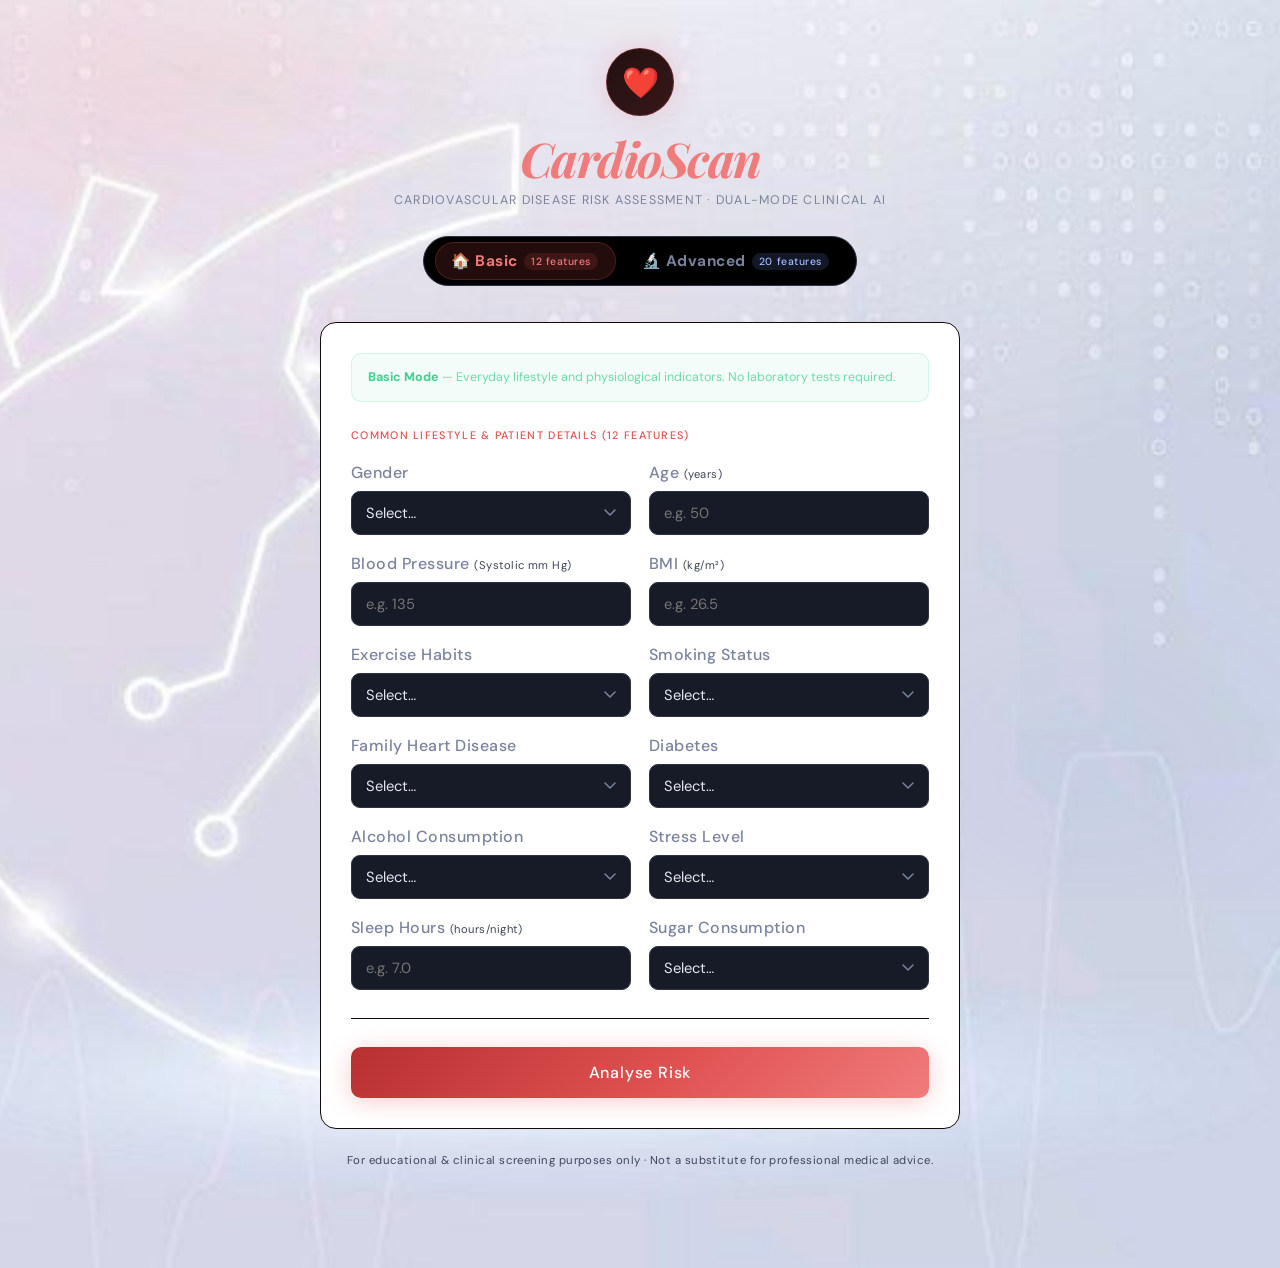
==== commit b9bc67b8: "fixed backend error" ====
--- a/frontend/index.html
+++ b/frontend/index.html
@@ -41,7 +41,8 @@
 
             <!-- Info banner -->
             <div class="info-banner basic" id="infoBanner">
-                <strong>Basic Mode</strong> — Everyday lifestyle and physiological indicators. No laboratory tests required.
+                <strong>Basic Mode</strong> — Everyday lifestyle and physiological indicators. No laboratory tests
+                required.
             </div>
 
             <p class="section-label basic" id="sectionLabel">Common Lifestyle & Patient Details (12 Features)</p>
@@ -236,7 +237,8 @@
 
         </div><!-- /card -->
 
-        <p class="footer-note">For educational & clinical screening purposes only · Not a substitute for professional medical advice.</p>
+        <p class="footer-note">For educational & clinical screening purposes only · Not a substitute for professional
+            medical advice.</p>
 
     </div><!-- /shell -->
 
